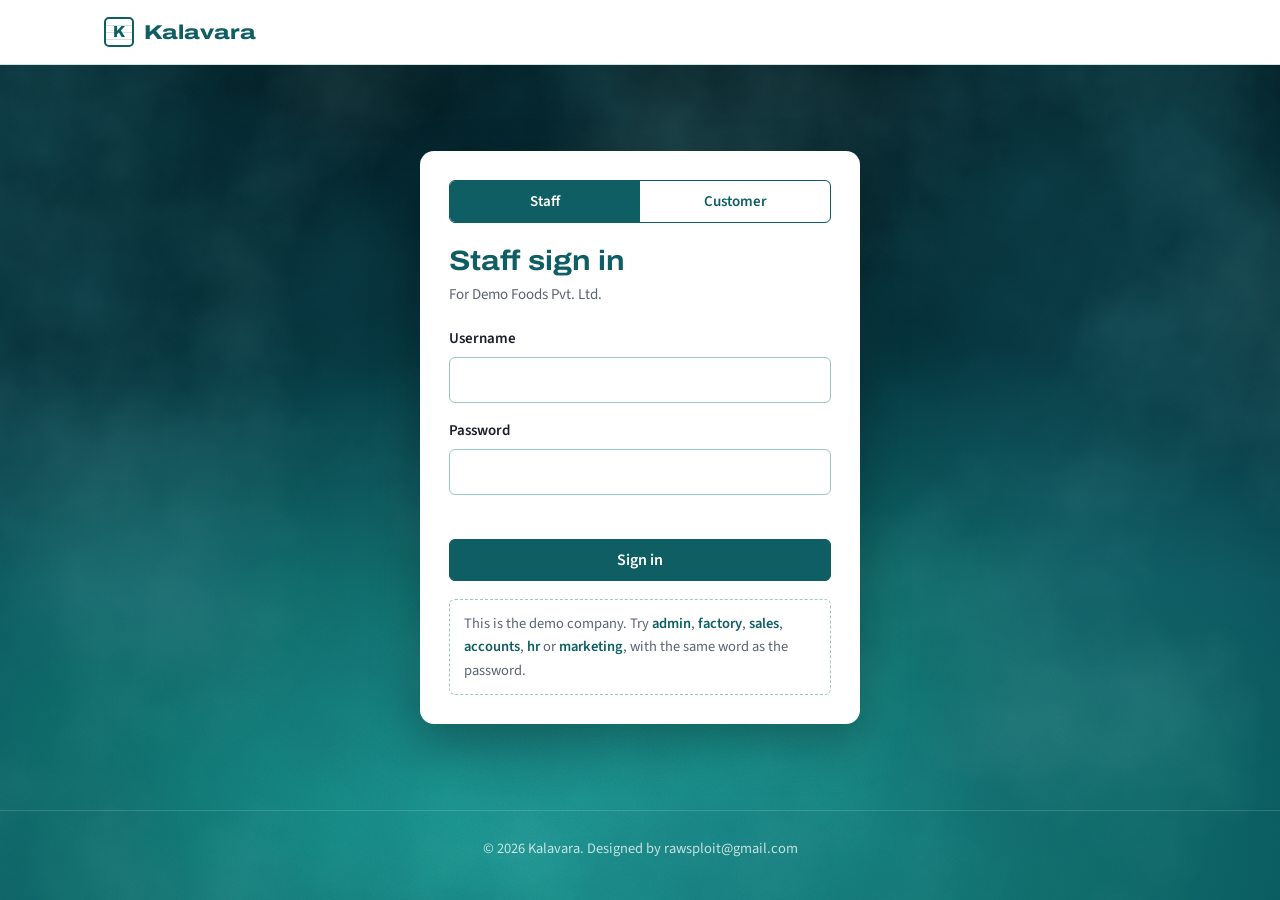
==== billing.html @ 6c892a52 "Van sales: offline Billing for sales staff (WhatsApp/print), Sales Desk for the office, A4 tax invoi" ====
<!DOCTYPE html>
<html lang="en">
<head>
<meta charset="UTF-8">
<meta name="viewport" content="width=device-width, initial-scale=1, viewport-fit=cover">
<title>Billing | {site}</title>
<link rel="manifest" href="manifest.webmanifest">
<meta name="theme-color" content="#1F2A6B">
<link rel="icon" type="image/png" href="icons/favicon-64.png">
<link rel="apple-touch-icon" href="icons/apple-touch-icon.png">
<meta name="apple-mobile-web-app-capable" content="yes">
<meta name="mobile-web-app-capable" content="yes">
<meta name="apple-mobile-web-app-title" content="Kalavara">
<link rel="stylesheet" href="assets/site.css">
<script src="assets/config.js"></script>
<script src="assets/site.js"></script>
<style>
  body { background: var(--paper); }
  [hidden] { display: none !important; }
  .bl-top { position: sticky; top: 0; z-index: 10; background: var(--ink); color: #fff; padding: 10px 14px calc(10px); display: flex; align-items: center; gap: 10px; }
  .bl-top h1 { font-size: 17px; color: #fff; margin: 0; flex: 1; min-width: 0; white-space: nowrap; overflow: hidden; text-overflow: ellipsis; }
  .bl-top small { display: block; font: 500 12.5px var(--body); opacity: .85; }
  .bl-top .back { background: transparent; border: 0; color: #fff; font-size: 22px; padding: 2px 8px; cursor: pointer; }
  .sync { font: 600 12.5px var(--body); border-radius: 999px; padding: 4px 10px; background: rgba(255,255,255,.16); color: #fff; border: 0; cursor: pointer; white-space: nowrap; }
  .sync.wait { background: #FFF3D6; color: #8A5300; }
  .sync.off { background: #FDECEA; color: var(--danger); }
  .sync.ok { background: #E5F2EA; color: var(--stamp); }
  .bl-main { max-width: 640px; margin: 0 auto; padding: 14px 14px 110px; }
  .card { background: var(--sheet); border: 1px solid var(--rule-strong); border-radius: var(--radius-l); padding: 14px; margin-bottom: 12px; }
  .card h2 { font-size: 18px; margin: 0 0 6px; }
  .muted { color: var(--muted); }
  .sum { display: grid; grid-template-columns: repeat(3, 1fr); gap: 8px; margin-bottom: 12px; }
  .sum div { background: var(--sheet); border: 1px solid var(--rule); border-radius: 10px; padding: 8px 10px; }
  .sum b { display: block; font-family: var(--head); font-size: 17px; color: var(--ink); font-variant-numeric: tabular-nums; }
  .sum span { font-size: 12.5px; color: var(--muted); }
  .search { width: 100%; font: 400 16px var(--body); padding: 11px 13px; border: 1.5px solid var(--rule-strong); border-radius: 10px; margin-bottom: 10px; background: #fff; }
  .shop { display: flex; align-items: center; gap: 10px; width: 100%; text-align: left; background: var(--sheet); border: 1px solid var(--rule); border-radius: 12px; padding: 12px; margin-bottom: 8px; cursor: pointer; font: inherit; color: inherit; }
  .shop:active { background: var(--tint-1); }
  .shop .nm { flex: 1; min-width: 0; }
  .shop .nm b { display: block; font-weight: 600; }
  .shop .nm span { font-size: 13.5px; color: var(--muted); }
  .tag { font: 600 12.5px var(--body); border-radius: 999px; padding: 3px 9px; white-space: nowrap; }
  .tag.billed { background: var(--stamp-bg); color: var(--stamp); }
  .tag.skipped { background: #EEEEEE; color: #555; }
  .tag.wait { background: #FFF3D6; color: #8A5300; }
  .tag.err { background: #FDECEA; color: var(--danger); }
  .acts { display: grid; grid-template-columns: 1fr 1fr; gap: 10px; }
  .acts button { padding: 16px 10px; font: 600 16px var(--body); border-radius: 12px; border: 1.5px solid var(--ink); background: #fff; color: var(--ink); cursor: pointer; }
  .acts button.main { background: var(--ink); color: #fff; grid-column: 1 / -1; }
  .item { display: flex; align-items: center; gap: 10px; padding: 10px 0; border-bottom: 1px solid var(--rule); }
  .item .nm { flex: 1; min-width: 0; }
  .item .nm b { display: block; font-weight: 600; font-size: 15.5px; }
  .item .nm span { font-size: 13.5px; color: var(--muted); }
  .qstep { display: inline-flex; align-items: center; border: 1.5px solid var(--rule-strong); border-radius: 999px; overflow: hidden; background: #fff; }
  .qstep button { border: 0; background: transparent; width: 36px; height: 36px; font: 700 19px var(--body); color: var(--ink); cursor: pointer; }
  .qstep input { width: 46px; border: 0; text-align: center; font: 600 16px var(--body); -moz-appearance: textfield; background: transparent; }
  .qstep input::-webkit-outer-spin-button, .qstep input::-webkit-inner-spin-button { -webkit-appearance: none; margin: 0; }
  .free { font-size: 13px; color: var(--muted); display: flex; align-items: center; gap: 6px; margin-top: 4px; }
  .free input { width: 52px; font: 500 14px var(--body); padding: 3px 6px; border: 1px solid var(--rule-strong); border-radius: 6px; }
  .chips { display: flex; flex-wrap: wrap; gap: 8px; margin: 8px 0 12px; }
  .chips button { font: 600 15px var(--body); padding: 9px 14px; border-radius: 999px; border: 1.5px solid var(--rule-strong); background: #fff; color: var(--text); cursor: pointer; }
  .chips button[aria-pressed="true"] { background: var(--ink); border-color: var(--ink); color: #fff; }
  .field input, .field select, .field textarea { font-size: 16px; }
  .bar { position: fixed; left: 0; right: 0; bottom: 0; background: var(--sheet); border-top: 1px solid var(--rule-strong); padding: 10px 14px calc(10px + env(safe-area-inset-bottom)); z-index: 10; }
  .bar .in { max-width: 640px; margin: 0 auto; display: flex; align-items: center; gap: 12px; }
  .bar .tot { flex: 1; }
  .bar .tot b { font-family: var(--head); font-size: 22px; color: var(--ink); display: block; }
  .bar .tot span { font-size: 13px; color: var(--muted); }
  .bar .btn { padding: 13px 22px; font-size: 16px; }
  .msg { padding: 10px 12px; border-radius: 10px; font-size: 15px; margin-bottom: 12px; }
  .msg.ok { background: var(--stamp-bg); color: var(--stamp); }
  .msg.err { background: #FDECEA; color: var(--danger); }
  .msg.warn { background: #FFF3D6; color: #8A5300; }
  .receipt { background: #fff; border: 1px dashed var(--rule-strong); border-radius: 8px; padding: 14px; font: 13.5px/1.45 "Courier New", monospace; white-space: pre-wrap; color: #111; margin: 0 auto 12px; max-width: 360px; overflow-x: auto; }
  .stack { display: grid; gap: 10px; }
  .stack .btn { width: 100%; padding: 14px; font-size: 16px; }
  .list-line { display: flex; justify-content: space-between; gap: 10px; padding: 9px 0; border-bottom: 1px solid var(--rule); font-size: 15px; }
  .list-line:last-child { border-bottom: 0; }
  .list-line b { font-variant-numeric: tabular-nums; }
  .link-btn { background: none; border: 0; color: var(--ink); font: 600 15px var(--body); padding: 6px 0; cursor: pointer; text-decoration: underline; }
  .danger-btn { background: none; border: 0; color: var(--danger); font: 600 14px var(--body); padding: 6px 0; cursor: pointer; }
  @media print {
    body * { visibility: hidden !important; }
    #printArea, #printArea * { visibility: visible !important; }
    #printArea { position: absolute; left: 0; top: 0; width: 58mm; border: 0; padding: 0; margin: 0; font-size: 10.5px; }
    @page { size: 58mm auto; margin: 2mm; }
  }
</style>
</head>
<body>
<header class="bl-top">
  <button class="back" id="backBtn" type="button" aria-label="Back" hidden>‹</button>
  <h1 id="title">Billing<small id="subtitle"></small></h1>
  <button class="sync" id="syncBtn" type="button">…</button>
</header>
<main class="bl-main" id="main"></main>
<div class="bar" id="bar" hidden><div class="in" id="barIn"></div></div>
<pre id="printArea" class="receipt" hidden></pre>
<script src="assets/billing.js"></script>
</body>
</html>
---- assets/site.css ----
@import url("https://fonts.googleapis.com/css2?family=Archivo:wdth,wght@112,500;112,700;125,800&family=Source+Sans+3:wght@400;600&display=swap");

:root {
  --ink: #1F2A6B;          /* carbon-copy blue ink */
  --ink-soft: #4A5596;
  --paper: #F4F6FB;        /* pale bill-book paper */
  --sheet: #FFFFFF;
  --rule: #D5DBEC;         /* ruled lines */
  --rule-strong: #AEB7D6;
  --text: #1B1E2B;
  --muted: #5D6375;
  --stamp: #2E7D4F;        /* "OK" stamp green */
  --stamp-bg: #E5F2EA;
  --danger: #B42318;
  --radius-s: 6px;
  --radius-l: 14px;
  --head: "Archivo", "Arial Narrow", sans-serif;
  --body: "Source Sans 3", "Segoe UI", sans-serif;
  --tint-1: #EEF1F9; --tint-2: #E3E8F7; --tint-3: #DDE2F5;
}
/* Colour themes per client (CLIENTS[c].theme): accents follow the login backdrop. */
body.theme-teal {
  --ink: #0E5E63; --ink-soft: #3E8B8C; --paper: #F2F8F7;
  --rule: #CFE4E1; --rule-strong: #9CC7C2;
  --tint-1: #EAF4F2; --tint-2: #DCEEEA; --tint-3: #CBE6E1;
}
body.theme-maroon {
  --ink: #7A1F2E; --ink-soft: #A3505F; --paper: #FBF5F5;
  --rule: #EDD9DC; --rule-strong: #D6AEB5;
  --tint-1: #FAEEF0; --tint-2: #F4DFE3; --tint-3: #EECFD5;
}
body.theme-blue {
  --ink: #1D4FA8; --ink-soft: #4F78C2; --paper: #F3F6FC;
  --rule: #D3DDF0; --rule-strong: #A8BBE0;
  --tint-1: #EDF2FC; --tint-2: #DFE8FA; --tint-3: #CFDDF8;
}

* { box-sizing: border-box; }
html, body { margin: 0; }
body {
  font-family: var(--body);
  font-size: 17px;
  line-height: 1.6;
  color: var(--text);
  background: var(--paper);
}
h1, h2, h3 { font-family: var(--head); color: var(--ink); line-height: 1.15; margin: 0; }
h1 { font-size: clamp(34px, 5vw, 56px); font-weight: 800; font-stretch: 125%; letter-spacing: -0.01em; }
h2 { font-size: 28px; font-weight: 700; font-stretch: 112%; }
h3 { font-size: 19px; font-weight: 700; font-stretch: 112%; }
p { margin: 0; }
a { color: var(--ink); }
:focus-visible { outline: 3px solid var(--ink-soft); outline-offset: 2px; border-radius: 4px; }

.wrap { max-width: 1120px; margin: 0 auto; padding: 0 24px; }

/* ---------- top bar ---------- */
.bar { border-bottom: 1px solid var(--rule); background: var(--sheet); }
.bar .wrap { display: flex; align-items: center; justify-content: space-between; height: 64px; gap: 16px; }
.brand { display: flex; align-items: center; gap: 10px; text-decoration: none; }
.brand-mark {
  width: 30px; height: 30px; border: 2px solid var(--ink); border-radius: 5px;
  display: grid; place-items: center; font-family: var(--head); font-weight: 800; color: var(--ink); font-size: 16px;
  background: repeating-linear-gradient(to bottom, transparent 0 6px, var(--rule) 6px 7px);
}
.brand-name { font-family: var(--head); font-weight: 800; font-stretch: 125%; font-size: 20px; color: var(--ink); }
.bar-actions { display: flex; gap: 10px; }

/* ---------- buttons ---------- */
.btn {
  display: inline-flex; align-items: center; justify-content: center; gap: 8px;
  font: 600 16px/1 var(--body); padding: 12px 18px; border-radius: var(--radius-s);
  border: 1.5px solid var(--ink); cursor: pointer; text-decoration: none;
}
.btn-ink { background: var(--ink); color: #fff; }
.btn-ink:hover { background: #17205A; }
.btn-line { background: transparent; color: var(--ink); }
.btn-line:hover { background: var(--tint-2); }
.btn-small { padding: 8px 14px; font-size: 15px; }
.btn[disabled] { opacity: .6; cursor: wait; }

/* ---------- hero ---------- */
.hero { padding: 64px 0 56px; }
.hero .wrap { display: grid; grid-template-columns: 1.05fr 1fr; gap: 56px; align-items: center; }
.hero p.lead { font-size: 20px; color: var(--muted); margin-top: 18px; max-width: 34ch; }
.hero-actions { display: flex; flex-wrap: wrap; gap: 12px; margin-top: 30px; }
.hero-note { margin-top: 14px; font-size: 15px; color: var(--muted); }

/* the day's book */
.book {
  background: var(--sheet); border: 1px solid var(--rule-strong); border-radius: var(--radius-l);
  padding: 22px 22px 18px; position: relative;
}
.book-head { display: flex; justify-content: space-between; align-items: baseline; border-bottom: 2px solid var(--ink); padding-bottom: 10px; }
.book-head h3 { font-size: 17px; }
.book-date { color: var(--muted); font-size: 15px; }
.book-rows { list-style: none; margin: 0; padding: 0; min-height: 296px; }
.book-rows li {
  display: grid; grid-template-columns: 64px 1fr auto; gap: 12px; align-items: baseline;
  padding: 9px 2px; border-bottom: 1px solid var(--rule); font-size: 15.5px;
}
.book-rows .t { color: var(--muted); font-variant-numeric: tabular-nums; }
.book-rows .what { color: var(--text); }
.book-rows .qty { font-family: var(--head); font-weight: 700; color: var(--ink); font-variant-numeric: tabular-nums; }
.book-rows .qty.out { color: var(--danger); }
.book-rows li.new { animation: ink-in .7s ease-out; }
@keyframes ink-in { from { opacity: 0; transform: translateY(-6px); } to { opacity: 1; transform: none; } }
.stamp {
  position: absolute; right: 18px; bottom: -16px; transform: rotate(-6deg);
  border: 2.5px solid var(--stamp); color: var(--stamp); background: var(--stamp-bg);
  font-family: var(--head); font-weight: 800; font-stretch: 112%; font-size: 15px;
  padding: 4px 12px; border-radius: 6px;
}
@media (prefers-reduced-motion: reduce) { .book-rows li.new { animation: none; } }

/* ---------- teams ---------- */
.section { padding: 56px 0; border-top: 1px solid var(--rule); }
.section-intro { max-width: 60ch; color: var(--muted); margin-top: 10px; }
.teams { display: grid; grid-template-columns: repeat(3, 1fr); margin-top: 32px; border-top: 2px solid var(--ink); }
.team-col { padding: 0 20px; border-left: 1px solid var(--rule); }
.team-col:first-child { padding-left: 0; border-left: 0; }
.team-col:last-child { padding-right: 0; }
.team { padding: 20px 0 8px; }
.team + .team { margin-top: 16px; border-top: 2px solid var(--ink); }
.team p.blurb { color: var(--muted); font-size: 15px; margin: 4px 0 12px; }
.team ul { list-style: none; padding: 0; margin: 0; }
.team li { padding: 8px 0; border-top: 1px solid var(--rule); }
.team li b { color: var(--ink); font-weight: 600; display: block; }
.team li span { font-size: 14.5px; color: var(--muted); }

/* ---------- steps (a real sequence) ---------- */
.steps { display: grid; grid-template-columns: repeat(3, 1fr); gap: 28px; margin-top: 28px; counter-reset: s; }
.step { counter-increment: s; }
.step::before {
  content: counter(s); display: grid; place-items: center; width: 34px; height: 34px; border-radius: 50%;
  border: 2px solid var(--ink); font-family: var(--head); font-weight: 800; color: var(--ink); margin-bottom: 12px;
}
.step p { color: var(--muted); margin-top: 6px; }

/* ---------- footer ---------- */
.foot { border-top: 1px solid var(--rule); padding: 26px 0 40px; color: var(--muted); font-size: 14.5px; }
.foot .wrap { display: flex; justify-content: center; align-items: center; flex-wrap: wrap; gap: 6px 12px; text-align: center; }
@media (min-width: 561px) { .foot .wrap > * + *::before { content: "·"; margin-right: 12px; } }

/* ---------- login ---------- */
.login-page { min-height: 100vh; display: grid; grid-template-rows: auto 1fr auto; }
/* login backdrop: same as Accounting-Books - dark at the top, light teal glow low down,
   soft painted-canvas texture. The header keeps its white bar; the footer turns light. */
.login-page {
  background-color:#073f49;
  background-image:
    url("data:image/svg+xml,%3Csvg xmlns='http://www.w3.org/2000/svg' width='140' height='140' preserveAspectRatio='none'%3E%3Cfilter id='g'%3E%3CfeTurbulence type='fractalNoise' baseFrequency='.85' numOctaves='2' stitchTiles='stitch'/%3E%3CfeColorMatrix values='0 0 0 0 0  0 0 0 0 .08  0 0 0 0 .1  0 0 0 .18 0'/%3E%3C/filter%3E%3Crect width='100%' height='100%' filter='url(%23g)'/%3E%3C/svg%3E"),
    url("data:image/svg+xml,%3Csvg xmlns='http://www.w3.org/2000/svg' width='1200' height='800' preserveAspectRatio='none'%3E%3Cfilter id='l' x='0' y='0' width='100%' height='100%'%3E%3CfeTurbulence type='fractalNoise' baseFrequency='.004' numOctaves='6' seed='17'/%3E%3CfeColorMatrix values='0 0 0 0 .25  0 0 0 0 .62  0 0 0 0 .6  0.45 0 0 0 -0.2'/%3E%3C/filter%3E%3Crect width='100%' height='100%' filter='url(%23l)'/%3E%3C/svg%3E"),
    url("data:image/svg+xml,%3Csvg xmlns='http://www.w3.org/2000/svg' width='1200' height='800' preserveAspectRatio='none'%3E%3Cfilter id='d' x='0' y='0' width='100%' height='100%'%3E%3CfeTurbulence type='fractalNoise' baseFrequency='.0035' numOctaves='6' seed='4'/%3E%3CfeColorMatrix values='0 0 0 0 .01  0 0 0 0 .12  0 0 0 0 .15  0.9 0 0 0 -0.3'/%3E%3C/filter%3E%3Crect width='100%' height='100%' filter='url(%23d)'/%3E%3C/svg%3E"),
    linear-gradient(180deg,rgba(2,16,22,.95) 0%,rgba(3,24,32,.75) 22%,rgba(4,30,38,.35) 45%,transparent 65%),
    radial-gradient(ellipse 140% 80% at 50% 100%,transparent 55%,rgba(3,26,34,.35) 100%),
    radial-gradient(ellipse 75% 60% at 45% 92%,#22a39c 0%,#19908b 25%,#11736f 50%,#0b5a5f 80%,#084550 100%);
  background-size:140px 140px,cover,cover,100% 100%,100% 100%,100% 100%;
  background-attachment:fixed;
}
/* maroon backdrop, for clients with theme: "maroon" */
.login-page.theme-maroon {
  background-color:#3a0d16;
  background-image:
    url("data:image/svg+xml,%3Csvg xmlns='http://www.w3.org/2000/svg' width='140' height='140' preserveAspectRatio='none'%3E%3Cfilter id='g'%3E%3CfeTurbulence type='fractalNoise' baseFrequency='.85' numOctaves='2' stitchTiles='stitch'/%3E%3CfeColorMatrix values='0 0 0 0 .1  0 0 0 0 0  0 0 0 0 .02  0 0 0 .18 0'/%3E%3C/filter%3E%3Crect width='100%' height='100%' filter='url(%23g)'/%3E%3C/svg%3E"),
    url("data:image/svg+xml,%3Csvg xmlns='http://www.w3.org/2000/svg' width='1200' height='800' preserveAspectRatio='none'%3E%3Cfilter id='l' x='0' y='0' width='100%' height='100%'%3E%3CfeTurbulence type='fractalNoise' baseFrequency='.004' numOctaves='6' seed='17'/%3E%3CfeColorMatrix values='0 0 0 0 .78  0 0 0 0 .4  0 0 0 0 .45  0.45 0 0 0 -0.2'/%3E%3C/filter%3E%3Crect width='100%' height='100%' filter='url(%23l)'/%3E%3C/svg%3E"),
    url("data:image/svg+xml,%3Csvg xmlns='http://www.w3.org/2000/svg' width='1200' height='800' preserveAspectRatio='none'%3E%3Cfilter id='d' x='0' y='0' width='100%' height='100%'%3E%3CfeTurbulence type='fractalNoise' baseFrequency='.0035' numOctaves='6' seed='4'/%3E%3CfeColorMatrix values='0 0 0 0 .12  0 0 0 0 .02  0 0 0 0 .04  0.9 0 0 0 -0.3'/%3E%3C/filter%3E%3Crect width='100%' height='100%' filter='url(%23d)'/%3E%3C/svg%3E"),
    linear-gradient(180deg,rgba(18,3,7,.95) 0%,rgba(26,5,10,.75) 22%,rgba(34,7,13,.35) 45%,transparent 65%),
    radial-gradient(ellipse 140% 80% at 50% 100%,transparent 55%,rgba(28,5,10,.45) 100%),
    radial-gradient(ellipse 75% 60% at 45% 92%,#b04257 0%,#963246 25%,#7a2436 50%,#5e1928 80%,#45101d 100%);
  background-size:140px 140px,cover,cover,100% 100%,100% 100%,100% 100%;
  background-attachment:fixed;
}
/* blue backdrop, for clients with theme: "blue" */
.login-page.theme-blue {
  background-color:#0a1d44;
  background-image:
    url("data:image/svg+xml,%3Csvg xmlns='http://www.w3.org/2000/svg' width='140' height='140' preserveAspectRatio='none'%3E%3Cfilter id='g'%3E%3CfeTurbulence type='fractalNoise' baseFrequency='.85' numOctaves='2' stitchTiles='stitch'/%3E%3CfeColorMatrix values='0 0 0 0 0  0 0 0 0 .03  0 0 0 0 .12  0 0 0 .18 0'/%3E%3C/filter%3E%3Crect width='100%' height='100%' filter='url(%23g)'/%3E%3C/svg%3E"),
    url("data:image/svg+xml,%3Csvg xmlns='http://www.w3.org/2000/svg' width='1200' height='800' preserveAspectRatio='none'%3E%3Cfilter id='l' x='0' y='0' width='100%' height='100%'%3E%3CfeTurbulence type='fractalNoise' baseFrequency='.004' numOctaves='6' seed='17'/%3E%3CfeColorMatrix values='0 0 0 0 .3  0 0 0 0 .45  0 0 0 0 .85  0.45 0 0 0 -0.2'/%3E%3C/filter%3E%3Crect width='100%' height='100%' filter='url(%23l)'/%3E%3C/svg%3E"),
    url("data:image/svg+xml,%3Csvg xmlns='http://www.w3.org/2000/svg' width='1200' height='800' preserveAspectRatio='none'%3E%3Cfilter id='d' x='0' y='0' width='100%' height='100%'%3E%3CfeTurbulence type='fractalNoise' baseFrequency='.0035' numOctaves='6' seed='4'/%3E%3CfeColorMatrix values='0 0 0 0 .01  0 0 0 0 .04  0 0 0 0 .14  0.9 0 0 0 -0.3'/%3E%3C/filter%3E%3Crect width='100%' height='100%' filter='url(%23d)'/%3E%3C/svg%3E"),
    linear-gradient(180deg,rgba(3,8,24,.95) 0%,rgba(4,12,34,.75) 22%,rgba(5,16,44,.35) 45%,transparent 65%),
    radial-gradient(ellipse 140% 80% at 50% 100%,transparent 55%,rgba(3,10,30,.45) 100%),
    radial-gradient(ellipse 75% 60% at 45% 92%,#2f6bd0 0%,#2456b4 25%,#1a3f8e 50%,#122d6a 80%,#0b1f4d 100%);
  background-size:140px 140px,cover,cover,100% 100%,100% 100%,100% 100%;
  background-attachment:fixed;
}
.login-page .login-card { box-shadow: 0 20px 50px rgba(0,0,0,.28); border-color: transparent; }
.login-page .foot { border-top-color: rgba(255,255,255,.15); color: rgba(255,255,255,.75); }
.login-page .foot a { color: #fff; }

.login-main { display: grid; place-items: center; padding: 40px 16px; }
.login-card {
  width: 100%; max-width: 440px; background: var(--sheet); border: 1px solid var(--rule-strong);
  border-radius: var(--radius-l); padding: 28px;
}
.switch { display: grid; grid-template-columns: 1fr 1fr; border: 1.5px solid var(--ink); border-radius: var(--radius-s); overflow: hidden; margin-bottom: 22px; }
.switch button { font: 600 15px var(--body); padding: 10px; border: 0; background: transparent; color: var(--ink); cursor: pointer; }
.switch button[aria-pressed="true"] { background: var(--ink); color: #fff; }
.client-line { color: var(--muted); font-size: 15px; margin: 6px 0 20px; }
.field { display: block; margin-bottom: 16px; }
.field span { display: block; font-weight: 600; font-size: 15px; margin-bottom: 6px; }
.field input {
  width: 100%; font: 400 16px var(--body); padding: 11px 12px; border: 1.5px solid var(--rule-strong);
  border-radius: var(--radius-s); background: #fff; color: var(--text);
}
.field input:focus { border-color: var(--ink); outline: none; box-shadow: 0 0 0 3px var(--tint-3); }
.form-error { color: var(--danger); font-size: 15px; min-height: 22px; margin: -4px 0 10px; }
.demo-hint { margin-top: 18px; padding: 12px 14px; border: 1px dashed var(--rule-strong); border-radius: var(--radius-s); font-size: 14.5px; color: var(--muted); }
.demo-hint code { font-family: var(--body); font-weight: 600; color: var(--ink); }

/* ---------- portal shell ---------- */
.shell { display: grid; grid-template-columns: 260px 1fr; min-height: 100vh; }
.side { background: var(--sheet); border-right: 1px solid var(--rule); display: flex; flex-direction: column; }
.side-top { padding: 18px 18px 14px; border-bottom: 1px solid var(--rule); }
.side-client { font-weight: 600; margin-top: 12px; }
.side-user { font-size: 14.5px; color: var(--muted); }
.side nav { padding: 10px; flex: 1; overflow-y: auto; }
.side nav h4 { font: 600 13.5px var(--body); color: var(--muted); margin: 14px 10px 6px; }
.side nav button {
  display: block; width: 100%; text-align: left; font: 400 16px var(--body); color: var(--text);
  background: none; border: 0; border-radius: var(--radius-s); padding: 9px 10px; cursor: pointer;
}
.side nav button:hover { background: var(--tint-1); }
.side nav button[aria-current="page"] { background: var(--tint-2); color: var(--ink); font-weight: 600; box-shadow: inset 3px 0 0 var(--ink); }
.side-foot { padding: 14px 18px; border-top: 1px solid var(--rule); font-size: 13.5px; color: var(--muted); text-align: center; }
.main { display: flex; flex-direction: column; min-width: 0; }
.main-bar { height: 60px; display: flex; align-items: center; justify-content: space-between; padding: 0 24px; border-bottom: 1px solid var(--rule); background: var(--sheet); }
.main-bar h2 { font-size: 20px; }
.menu-btn { display: none; }
.view { padding: 28px 24px; flex: 1; }
.frame { width: 100%; height: calc(100vh - 60px); border: 0; display: block; background: #fff; }
.home-grid { display: grid; grid-template-columns: repeat(auto-fill, minmax(250px, 1fr)); gap: 16px; margin-top: 20px; }
.mod {
  text-align: left; background: var(--sheet); border: 1px solid var(--rule-strong); border-radius: var(--radius-l);
  padding: 18px; cursor: pointer; font: inherit; color: inherit;
  display: flex; flex-direction: column; align-items: flex-start; justify-content: flex-start;
}
.mod:hover { border-color: var(--ink); }
.mod p { color: var(--muted); font-size: 15px; margin-top: 6px; }
.status { display: inline-block; font-size: 13.5px; font-weight: 600; padding: 2px 8px; border-radius: 4px; }
.status.live { color: var(--stamp); background: var(--stamp-bg); }
.status.soon { color: var(--muted); background: #EEF0F5; }
.empty {
  max-width: 560px; margin: 40px auto; text-align: center; background: var(--sheet);
  border: 1px dashed var(--rule-strong); border-radius: var(--radius-l); padding: 36px 28px;
}
.empty p { color: var(--muted); margin: 10px 0 18px; }

/* ---------- catalog ---------- */
.cat-tools { display: flex; flex-wrap: wrap; gap: 10px; align-items: center; margin: 18px 0 22px; }
.cat-tools input { flex: 1; min-width: 200px; font: 400 16px var(--body); padding: 10px 12px; border: 1.5px solid var(--rule-strong); border-radius: var(--radius-s); }
.chip { font: 600 14.5px var(--body); padding: 7px 12px; border-radius: 999px; border: 1.5px solid var(--rule-strong); background: #fff; color: var(--ink); cursor: pointer; }
.chip[aria-pressed="true"] { background: var(--ink); border-color: var(--ink); color: #fff; }
.products { display: grid; grid-template-columns: repeat(auto-fill, minmax(220px, 1fr)); gap: 16px; }
.product { background: var(--sheet); border: 1px solid var(--rule-strong); border-radius: var(--radius-l); overflow: hidden; display: flex; flex-direction: column; }
.product .pic {
  aspect-ratio: 4 / 3; display: grid; place-items: center; font-family: var(--head); font-weight: 800; font-stretch: 125%;
  font-size: 30px; color: var(--ink-soft); background: repeating-linear-gradient(to bottom, #F7F8FC 0 22px, var(--rule) 22px 23px);
}
.product .pic img { width: 100%; height: 100%; object-fit: cover; }
.product .info { padding: 14px; }
.product .cat { font-size: 13.5px; color: var(--muted); }
.product h3 { font-size: 17px; margin-top: 2px; }
.packs { list-style: none; margin: 10px 0 0; padding: 0; }
.packs li { display: flex; justify-content: space-between; padding: 6px 0; border-top: 1px solid var(--rule); font-size: 15px; }
.packs b { font-family: var(--head); color: var(--ink); font-variant-numeric: tabular-nums; }

/* ---------- responsive ---------- */
@media (max-width: 900px) {
  .hero .wrap { grid-template-columns: 1fr; gap: 40px; }
  .teams { grid-template-columns: 1fr; }
  .team-col, .team-col:first-child { padding: 0; border-left: 0; }
  .team-col + .team-col .team:first-child { margin-top: 16px; border-top: 2px solid var(--ink); }
  .steps { grid-template-columns: 1fr; }
  .shell { grid-template-columns: 1fr; }
  .side { position: fixed; inset: 0 auto 0 0; width: 270px; z-index: 20; transform: translateX(-100%); transition: transform .2s; }
  .side.open { transform: none; box-shadow: 0 0 0 100vmax rgba(20, 25, 60, .35); }
  .menu-btn { display: inline-flex; }
}
@media (max-width: 560px) {
  .teams { grid-template-columns: 1fr; }
  .bar-actions .btn-line { display: none; }
}

/* ---------- admin screens ---------- */
.muted { color: var(--muted); font-size: 15px; }
.row-head { display: flex; justify-content: space-between; align-items: center; gap: 12px; margin: 22px 0 12px; }
.tbl { width: 100%; border-collapse: collapse; background: var(--sheet); border: 1px solid var(--rule-strong); border-radius: var(--radius-l); overflow: hidden; }
.tbl th { text-align: left; font: 600 14px var(--body); color: var(--muted); padding: 10px 14px; border-bottom: 2px solid var(--ink); background: #F9FAFD; }
.tbl td { padding: 10px 14px; border-bottom: 1px solid var(--rule); vertical-align: middle; font-size: 15.5px; }
.tbl tr:last-child td { border-bottom: 0; }
.panel { background: var(--sheet); border: 1px solid var(--rule-strong); border-radius: var(--radius-l); padding: 20px; margin-top: 18px; }
.panel h3 { margin-bottom: 14px; }
.form-grid { display: grid; grid-template-columns: repeat(auto-fill, minmax(220px, 1fr)); gap: 0 16px; }
.field select { width: 100%; font: 400 16px var(--body); padding: 10px 12px; border: 1.5px solid var(--rule-strong); border-radius: var(--radius-s); background: #fff; color: var(--text); }
.field input[readonly] { background: #F3F5FA; color: var(--muted); }
.row-actions { display: flex; gap: 10px; flex-wrap: wrap; }
.mod .status { margin-top: 12px; }

/* ---------- install bar ---------- */
.install-bar {
  position: fixed; left: 12px; right: 12px; bottom: 12px; z-index: 50; margin: 0 auto; max-width: 560px;
  display: flex; align-items: center; gap: 12px; padding: 12px 12px 12px 16px;
  background: var(--sheet); color: var(--text); border: 1.5px solid var(--ink); border-radius: var(--radius-l);
  font-size: 15.5px; box-shadow: 0 6px 24px rgba(10, 30, 50, .18);
}
.install-bar span { flex: 1; }
.install-close { background: none; border: 0; font-size: 24px; line-height: 1; color: var(--muted); cursor: pointer; padding: 4px 8px; }

/* ---------- company setup wizard ---------- */
.wiz-steps { display: flex; flex-wrap: wrap; gap: 8px; margin-bottom: 4px; }
.wiz-step { display: flex; align-items: center; gap: 8px; font: 600 15px var(--body); padding: 8px 14px 8px 8px; border-radius: 999px;
  border: 1.5px solid var(--rule-strong); background: var(--sheet); color: var(--ink); cursor: pointer; }
.wiz-step b { display: inline-grid; place-items: center; width: 26px; height: 26px; border-radius: 50%; background: var(--tint-2); color: var(--ink); font-size: 13px; }
.wiz-step.done b { background: var(--stamp-bg); color: var(--stamp); }
.wiz-step.on { border-color: var(--ink); background: var(--ink); color: #fff; }
.wiz-step.on b { background: #fff; color: var(--ink); }
.wiz-sub { margin: 16px 0 8px; font: 600 16px var(--head); color: var(--ink); }
.tbl .cell, input.cell, select.cell { width: 100%; font: 400 15px var(--body); padding: 7px 9px; border: 1.5px solid var(--rule-strong); border-radius: var(--radius-s); background: #fff; color: var(--text); }
.tbl .cell:focus, input.cell:focus, select.cell:focus { border-color: var(--ink); outline: none; box-shadow: 0 0 0 3px var(--tint-3); }
.tbl .cell[readonly] { background: #F3F5FA; color: var(--muted); }
.tbl td small { display: block; margin-top: 3px; font-size: 12px; }
.tbl tr.off td { color: var(--muted); }
.wiz-errs { margin: 6px 0 10px 18px; font-size: 15px; color: var(--danger); max-height: 260px; overflow: auto; }
.wiz-errs li { margin: 3px 0; }
.ok-msg { color: var(--stamp); font-weight: 600; }
.wiz-help { margin: 4px 0 12px; }
.wiz-help summary { cursor: pointer; font-weight: 600; color: var(--ink); }
.wiz-review { margin-top: 12px; padding: 14px; border: 1px dashed var(--rule-strong); border-radius: var(--radius-s); background: var(--paper); }
@media (max-width: 720px) {
  .tbl { display: block; overflow-x: auto; }
}

/* ---------- product catalog editor (Marketing) ---------- */
.cat-admin { display: grid; grid-template-columns: repeat(auto-fill, minmax(280px, 1fr)); gap: 16px; }
.ca-card { background: var(--sheet); border: 1px solid var(--rule-strong); border-radius: var(--radius-l); overflow: hidden; display: flex; flex-direction: column; }
.ca-card.is-hidden { opacity: .72; border-style: dashed; }
.ca-pic { aspect-ratio: 4 / 3; background: var(--tint-1); display: grid; place-items: center; overflow: hidden; }
.ca-pic img { width: 100%; height: 100%; object-fit: cover; }
.ca-pic span { font-family: var(--head); font-weight: 800; font-size: 40px; color: var(--ink-soft); }
.ca-photo-actions { display: flex; gap: 8px; padding: 10px 14px 0; flex-wrap: wrap; }
.ca-photo-actions label { cursor: pointer; }
.ca-body { padding: 10px 14px 14px; }
.ca-body h3 { font-size: 17px; }
.ca-packs { font-size: 14px; margin: 4px 0 10px; }
.ca-body .field { margin-bottom: 10px; }
.ca-body textarea { width: 100%; font: 400 15px var(--body); padding: 9px 11px; border: 1.5px solid var(--rule-strong); border-radius: var(--radius-s); resize: vertical; }
.ca-body textarea:focus { border-color: var(--ink); outline: none; box-shadow: 0 0 0 3px var(--tint-3); }
.ca-row { display: flex; align-items: flex-end; gap: 14px; }
.ca-check { display: flex; align-items: center; gap: 8px; font-size: 15px; margin-bottom: 20px; cursor: pointer; }
.ca-check input { width: 18px; height: 18px; accent-color: var(--ink); }
.ca-msg { font-size: 14px; align-self: center; }

/* ---------- Sales Desk ---------- */
.sd-tools { display: flex; flex-wrap: wrap; align-items: flex-end; gap: 0 14px; margin-bottom: 8px; }
.sd-tools .field { margin-bottom: 12px; min-width: 150px; }
.sd-tools .btn { margin-bottom: 12px; }
.sd-tiles { display: grid; grid-template-columns: repeat(auto-fill, minmax(150px, 1fr)); gap: 10px; margin: 6px 0 18px; }
.sd-tiles div { background: var(--sheet); border: 1px solid var(--rule-strong); border-radius: 12px; padding: 12px 14px; }
.sd-tiles b { display: block; font-family: var(--head); font-size: 20px; color: var(--ink); font-variant-numeric: tabular-nums; }
.sd-tiles span { font-size: 13.5px; color: var(--muted); }
.tbl-wrap { overflow-x: auto; }
.tbl td.num, .tbl th.num { text-align: right; font-variant-numeric: tabular-nums; white-space: nowrap; }
.tbl tr.is-cancelled td { color: var(--muted); text-decoration: line-through; }
.tbl tr.is-cancelled td.row-btns, .tbl tr.is-cancelled td .pill-x { text-decoration: none; }
.row-btns { white-space: nowrap; display: flex; gap: 6px; align-items: center; }
.pill-x { display: inline-block; font: 600 12px var(--body); padding: 2px 8px; border-radius: 999px; background: #FDECEA; color: var(--danger); }
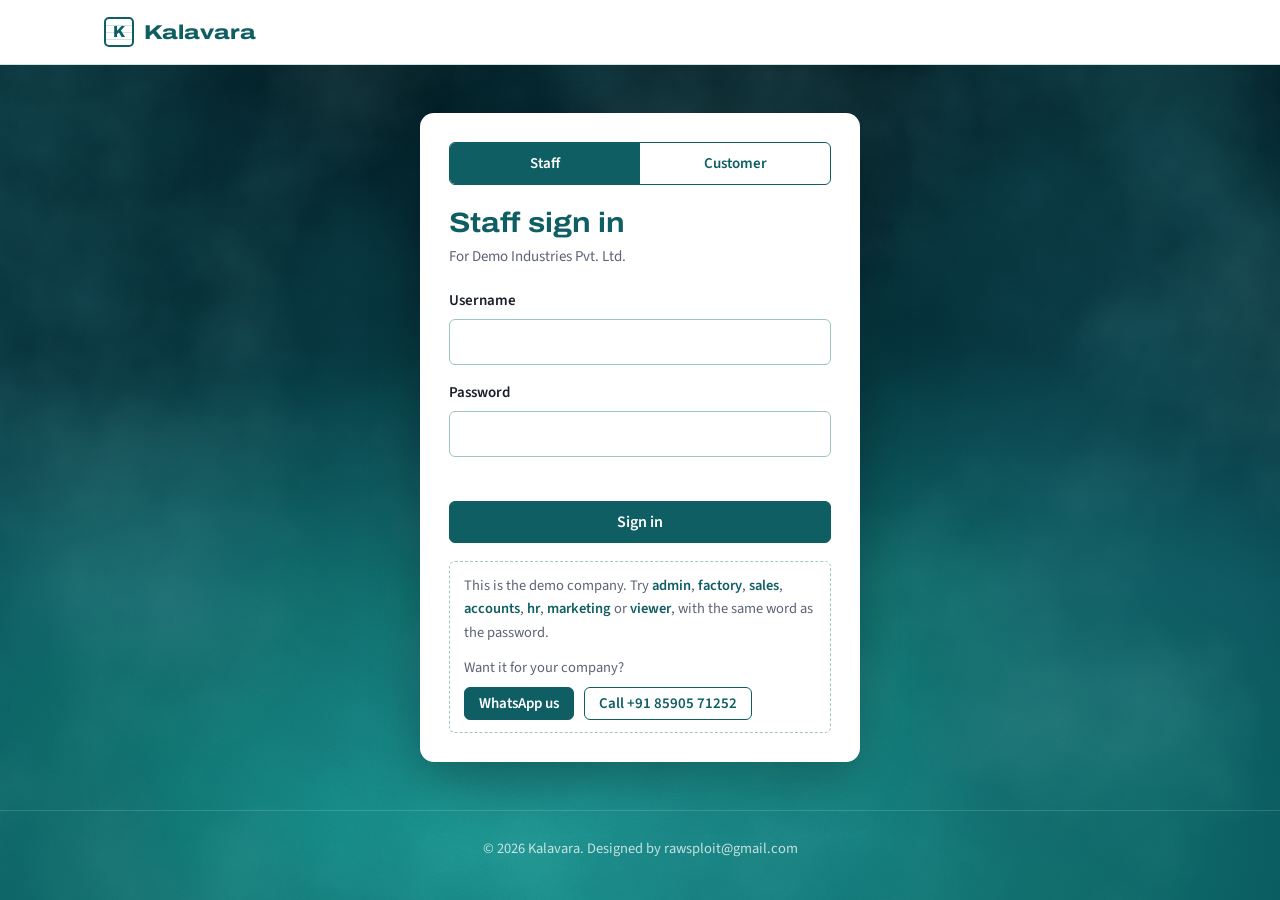
==== commit 3ffa373b: "Billing: print straight to Bluetooth printers, RawBT, 80 mm or 58 mm bills Co-Authored-By: Claude Op" ====
--- a/billing.html
+++ b/billing.html
@@ -82,10 +82,10 @@
   @media print {
     body * { visibility: hidden !important; }
     #printArea, #printArea * { visibility: visible !important; }
-    #printArea { position: absolute; left: 0; top: 0; width: 58mm; border: 0; padding: 0; margin: 0; font-size: 10.5px; }
-    @page { size: 58mm auto; margin: 2mm; }
+    #printArea { position: absolute; left: 0; top: 0; border: 0; padding: 0; margin: 0; }
   }
 </style>
+<style id="pageSize">@media print { @page { size: 80mm auto; margin: 2mm; } }</style>
 </head>
 <body>
 <header class="bl-top">
--- a/assets/site.css
+++ b/assets/site.css
@@ -365,3 +365,33 @@
 .tbl tr.is-cancelled td.row-btns, .tbl tr.is-cancelled td .pill-x { text-decoration: none; }
 .row-btns { white-space: nowrap; display: flex; gap: 6px; align-items: center; }
 .pill-x { display: inline-block; font: 600 12px var(--body); padding: 2px 8px; border-radius: 999px; background: #FDECEA; color: var(--danger); }
+
+/* the hidden attribute always wins over a class that sets display */
+[hidden]{display:none!important}
+/* demo company: what each app does */
+.demo-info { text-align: left; max-width: 640px; }
+.demo-info h4 { margin: 14px 0 6px; color: var(--ink); }
+.demo-info ul { margin: 0 0 16px 20px; padding: 0; line-height: 1.7; }
+.demo-note { background: var(--paper); border-radius: 10px; padding: 12px 14px; color: var(--ink) !important; }
+.status.custom { color: var(--ink); background: var(--paper); border: 1px solid var(--ink-soft); }
+
+/* ---------- contact ---------- */
+.bar-link { color: var(--ink); font-weight: 600; font-size: 15px; text-decoration: none; margin-right: 6px; }
+.bar-link:hover { text-decoration: underline; }
+.contact { background: var(--paper); }
+.contact-wrap { display: grid; grid-template-columns: 1fr 1fr; gap: 40px; align-items: start; }
+.contact-points { margin: 18px 0; padding-left: 20px; line-height: 1.9; }
+.contact-direct { color: var(--muted); }
+.contact-direct a { color: var(--ink); }
+.contact-form { background: #fff; border: 1px solid var(--rule); border-radius: var(--radius-l); padding: 24px; }
+.field textarea { width: 100%; font: 400 16px var(--body); padding: 11px 12px; border: 1.5px solid var(--rule-strong); border-radius: var(--radius-s); background: #fff; color: var(--text); resize: vertical; }
+.field textarea:focus { border-color: var(--ink); outline: none; box-shadow: 0 0 0 3px var(--tint-3); }
+.hp { position: absolute; left: -9999px; width: 1px; height: 1px; overflow: hidden; }
+.contact-done { font-weight: 600; color: var(--ink); margin: 0; }
+@media (max-width: 760px) { .contact-wrap { grid-template-columns: 1fr; gap: 20px; } .bar-link { display: none; } }
+.contact-direct { display: flex; flex-direction: column; gap: 12px; }
+.contact-btns { display: flex; flex-wrap: wrap; gap: 10px; }
+.contact-direct a.btn-ink { color: #fff; }
+.demo-ask { display: flex; flex-wrap: wrap; align-items: center; justify-content: space-between; gap: 12px; background: var(--paper); border: 1px solid var(--ink-soft); border-radius: var(--radius-l); padding: 14px 16px; margin-bottom: 18px; }
+.demo-info .contact-direct a.btn-ink, .demo-ask a.btn-ink { color: #fff; }
+.demo-login-ask { margin-top: 12px; gap: 8px; } .demo-login-ask a.btn-ink { color: #fff; }
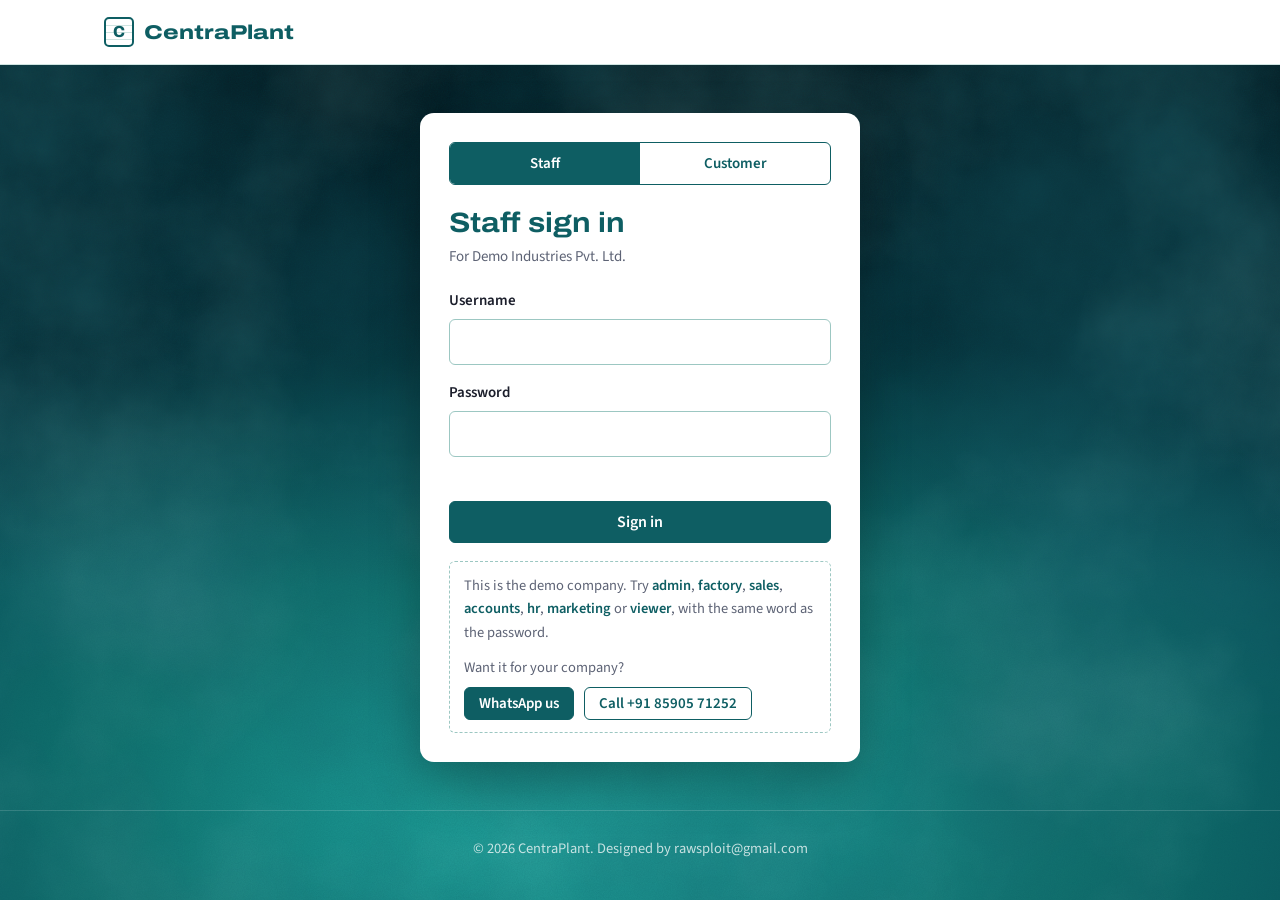
==== commit 780e9fd0: "Rebrand website to CentraPlant on centraplant.com - Brand name, app title and C icon across all page" ====
--- a/billing.html
+++ b/billing.html
@@ -10,7 +10,7 @@
 <link rel="apple-touch-icon" href="icons/apple-touch-icon.png">
 <meta name="apple-mobile-web-app-capable" content="yes">
 <meta name="mobile-web-app-capable" content="yes">
-<meta name="apple-mobile-web-app-title" content="Kalavara">
+<meta name="apple-mobile-web-app-title" content="CentraPlant">
 <link rel="stylesheet" href="assets/site.css">
 <script src="assets/config.js"></script>
 <script src="assets/site.js"></script>
@@ -71,6 +71,9 @@
   .msg.ok { background: var(--stamp-bg); color: var(--stamp); }
   .msg.err { background: #FDECEA; color: var(--danger); }
   .msg.warn { background: #FFF3D6; color: #8A5300; }
+  .qr-box { background: #fff; border: 1px solid var(--rule); border-radius: 12px; padding: 14px; margin: 0 auto 12px; max-width: 360px; text-align: center; }
+  .qr-box svg { display: block; margin: 0 auto 8px; width: 220px; height: 220px; }
+  .qr-box p { margin: 0; line-height: 1.5; }
   .receipt { background: #fff; border: 1px dashed var(--rule-strong); border-radius: 8px; padding: 14px; font: 13.5px/1.45 "Courier New", monospace; white-space: pre-wrap; color: #111; margin: 0 auto 12px; max-width: 360px; overflow-x: auto; }
   .stack { display: grid; gap: 10px; }
   .stack .btn { width: 100%; padding: 14px; font-size: 16px; }
@@ -83,6 +86,9 @@
     body * { visibility: hidden !important; }
     #printArea, #printArea * { visibility: visible !important; }
     #printArea { position: absolute; left: 0; top: 0; border: 0; padding: 0; margin: 0; }
+    #printText { border: 0; padding: 0; margin: 0; background: none; }
+    #printQr { text-align: center; margin-top: 2mm; }
+    #printQr svg { width: 34mm; height: 34mm; }
   }
 </style>
 <style id="pageSize">@media print { @page { size: 80mm auto; margin: 2mm; } }</style>
@@ -95,7 +101,8 @@
 </header>
 <main class="bl-main" id="main"></main>
 <div class="bar" id="bar" hidden><div class="in" id="barIn"></div></div>
-<pre id="printArea" class="receipt" hidden></pre>
+<div id="printArea" hidden><pre id="printText" class="receipt"></pre><div id="printQr"></div></div>
+<script src="assets/qr.js"></script>
 <script src="assets/billing.js"></script>
 </body>
 </html>
--- a/assets/site.css
+++ b/assets/site.css
@@ -395,3 +395,145 @@
 .demo-ask { display: flex; flex-wrap: wrap; align-items: center; justify-content: space-between; gap: 12px; background: var(--paper); border: 1px solid var(--ink-soft); border-radius: var(--radius-l); padding: 14px 16px; margin-bottom: 18px; }
 .demo-info .contact-direct a.btn-ink, .demo-ask a.btn-ink { color: #fff; }
 .demo-login-ask { margin-top: 12px; gap: 8px; } .demo-login-ask a.btn-ink { color: #fff; }
+/* people: one-time password box and remove button */
+.pw-box { background: var(--paper); border: 1px solid var(--ink-soft); border-radius: var(--radius-s); padding: 12px 14px; margin: 12px 0; line-height: 1.6; }
+.btn-danger { color: #A23A2A !important; border-color: #E2B4AB !important; }
+.btn-danger:hover { background: #FBEDEA !important; }
+
+/* ---------- Storefront designer (Marketing) ---------- */
+.sfa-status { margin-top: 0; }
+.sfa-status-row { display: flex; justify-content: space-between; align-items: flex-start; gap: 16px; flex-wrap: wrap; }
+.sfa-status h3 .status { margin-left: 8px; vertical-align: middle; }
+.sfa-btns { display: flex; gap: 10px; flex-wrap: wrap; }
+.sfa-msg { margin: 10px 0 0; }
+.sfa-msg:empty, .sfa .form-error:empty { display: none; }
+.sfa-banners { display: grid; grid-template-columns: minmax(0, 1fr) minmax(0, 1fr); gap: 22px; align-items: start; }
+.sfa-map { display: grid; grid-template-columns: 1fr 1fr 1fr; grid-template-areas: "hero hero side" "tile1 tile2 side"; gap: 8px; }
+.sfa-cell { position: relative; border: 2px dashed var(--rule-strong); border-radius: 10px; background: var(--paper); cursor: pointer; overflow: hidden; padding: 0; min-height: 0; font: inherit; }
+.sfa-cell.sl-hero { grid-area: hero; aspect-ratio: 5 / 2; }
+.sfa-cell.sl-tile1 { grid-area: tile1; aspect-ratio: 16 / 9; }
+.sfa-cell.sl-tile2 { grid-area: tile2; aspect-ratio: 16 / 9; }
+.sfa-cell.sl-side { grid-area: side; }
+.sfa-cell img { position: absolute; inset: 0; width: 100%; height: 100%; background: #fff; }
+.sfa-cell span { position: absolute; left: 6px; bottom: 6px; background: rgba(255,255,255,.92); color: var(--text); font: 600 12.5px var(--body); padding: 3px 8px; border-radius: 6px; text-align: left; line-height: 1.25; }
+.sfa-cell span small { display: block; color: var(--muted); font-weight: 400; }
+.sfa-cell:hover { border-color: var(--ink); }
+.sfa-cell.on { border: 2.5px solid var(--ink); box-shadow: 0 0 0 3px var(--tint-3); }
+.sfa-slot-pic { border-radius: 10px; background: var(--paper); border: 1px solid var(--rule); overflow: hidden; display: grid; place-items: center; margin-bottom: 14px; }
+.sfa-slot-pic.sl-hero { aspect-ratio: 5 / 2; } .sfa-slot-pic.sl-tile1, .sfa-slot-pic.sl-tile2 { aspect-ratio: 16 / 9; } .sfa-slot-pic.sl-side { aspect-ratio: 8 / 11; max-height: 300px; margin-left: auto; margin-right: auto; }
+.sfa-slot-pic img { width: 100%; height: 100%; display: block; background: #fff; }
+.sfa-slot-pic p { padding: 14px; text-align: center; margin: 0; font-size: 14px; }
+.sfa-ta { width: 100%; font: 400 16px var(--body); padding: 10px 12px; border: 1.5px solid var(--rule-strong); border-radius: var(--radius-s); resize: vertical; }
+.sfa-points { display: grid; grid-template-columns: repeat(auto-fill, minmax(190px, 1fr)); gap: 8px; }
+.sfa-points input { width: 100%; font: 400 15px var(--body); padding: 9px 11px; border: 1.5px solid var(--rule-strong); border-radius: var(--radius-s); }
+.sfa-colour { display: flex; align-items: center; gap: 14px; flex-wrap: wrap; }
+.sfa-colour input[type=color] { width: 52px; height: 38px; border: 1.5px solid var(--rule-strong); border-radius: var(--radius-s); padding: 2px; background: #fff; cursor: pointer; }
+.sfa-checks { display: flex; gap: 10px 26px; flex-wrap: wrap; }
+.sfa-savebar { position: sticky; bottom: 0; background: var(--paper); padding: 14px 0; margin-top: 18px; display: flex; align-items: center; gap: 14px; border-top: 1px solid var(--rule); z-index: 2; }
+@media (max-width: 900px) { .sfa-banners { grid-template-columns: 1fr; } }
+.back-shop { display: inline-block; margin: 0 0 14px; font: 600 15px var(--body); color: var(--ink); text-decoration: none; }
+.back-shop:hover { text-decoration: underline; }
+
+/* ---------- brand kit (Admin → Company setup → Brand) ---------- */
+.side-logo { display: block; max-width: 100%; max-height: 64px; width: auto; margin: 4px 0 10px; object-fit: contain; }
+.side-logo[hidden] { display: none; }
+body.branded .side { background: var(--b-side); border-right: 0; color: var(--b-ink); }
+body.branded .side .brand, body.branded .side .brand-name { color: var(--b-ink); }
+body.branded .side .brand-mark { border-color: var(--b-ink); color: var(--b-ink); }
+body.branded .side-top, body.branded .side-foot { border-color: rgba(255,255,255,.18); }
+body.branded .side-client { color: var(--b-ink); }
+body.branded .side-user, body.branded .side-foot, body.branded .side nav h4 { color: var(--b-ink); opacity: .78; }
+body.branded .side nav button { color: var(--b-ink); }
+body.branded .side nav button:hover { background: rgba(255,255,255,.12); }
+body.branded .side nav button[aria-current="page"] { background: rgba(255,255,255,.2); color: var(--b-ink); box-shadow: inset 3px 0 0 var(--b-ink); }
+body.branded .side-foot .btn-line { color: var(--b-ink); border-color: var(--b-ink); background: transparent; }
+body.has-pattern .main { background-image: linear-gradient(rgba(244,246,251,.9), rgba(244,246,251,.9)), var(--b-pattern); background-size: auto, 200px; }
+.login-logo { display: block; max-width: 220px; max-height: 90px; width: auto; margin: 0 auto 18px; object-fit: contain; }
+.login-logo[hidden] { display: none; }
+body.branded.login-page { background: var(--b-wide); background-attachment: fixed; }
+body.has-accent .switch { border-color: var(--b-acc); }
+body.has-accent .switch button { color: var(--b-acc); }
+body.has-accent .switch button[aria-pressed="true"] { background: var(--b-acc); color: var(--b-acc-ink); }
+body.has-accent.login-page .btn-ink { background: var(--b-acc); border-color: var(--b-acc); color: var(--b-acc-ink); }
+.bk-grid { display: grid; grid-template-columns: minmax(0, 1.05fr) minmax(0, 1fr); gap: 28px; align-items: start; }
+.bk-item { padding: 0 0 18px; margin-bottom: 18px; border-bottom: 1px solid var(--rule); }
+.bk-item h4 { font: 700 16px var(--body); margin: 0 0 4px; }
+.bk-item p.muted { margin: 0 0 10px; font-size: 14.5px; }
+.bk-swatches { display: flex; flex-wrap: wrap; align-items: center; gap: 8px; margin-bottom: 12px; }
+.bk-sw { width: 32px; height: 32px; border-radius: 50%; border: 2px solid #fff; box-shadow: 0 0 0 1px var(--rule-strong); cursor: pointer; padding: 0; }
+.bk-sw.on { box-shadow: 0 0 0 3px var(--text); }
+.bk-own { display: inline-flex; align-items: center; gap: 6px; font-size: 14px; color: var(--muted); margin-left: 6px; cursor: pointer; }
+.bk-own input { width: 36px; height: 32px; border: 1px solid var(--rule-strong); border-radius: 6px; padding: 1px; background: #fff; cursor: pointer; }
+.bk-preview { display: grid; grid-template-columns: 34% 1fr; height: 300px; border-radius: 12px; overflow: hidden; border: 1px solid var(--rule-strong); background: #F6F3EC; }
+.bk-side { background: linear-gradient(180deg, var(--p-deep) 0%, var(--p-acc) 55%, var(--p-mid) 100%); color: var(--p-ink); padding: 16px 10px; display: flex; flex-direction: column; align-items: stretch; gap: 4px; text-align: center; }
+.bk-side img { max-width: 100%; max-height: 54px; object-fit: contain; margin: 0 auto 8px; display: block; }
+.bk-nologo { border: 1.5px dashed currentColor; opacity: .7; border-radius: 8px; font-size: 12px; padding: 12px 4px; margin-bottom: 8px; }
+.bk-side b { font: 800 15px var(--head); }
+.bk-side small { font-size: 11px; opacity: .8; margin-bottom: 10px; }
+.bk-side span { text-align: left; font-size: 12.5px; padding: 6px 8px; border-radius: 6px; }
+.bk-side span.on { background: rgba(255,255,255,.2); font-weight: 600; }
+.bk-main { padding: 16px; background-color: #F6F3EC; }
+.bk-main.pat { background-image: linear-gradient(rgba(246,243,236,.86), rgba(246,243,236,.86)), var(--p-pat); background-size: auto, 120px; }
+.bk-title { font: 800 17px var(--head); margin-bottom: 12px; }
+.bk-cards { display: grid; grid-template-columns: repeat(3, 1fr); gap: 8px; margin-bottom: 10px; }
+.bk-cards i { height: 52px; background: #fff; border-radius: 8px; box-shadow: 0 1px 3px rgba(0,0,0,.08); }
+.bk-table { height: 120px; background: #fff; border-radius: 8px; box-shadow: 0 1px 3px rgba(0,0,0,.08); }
+@media (max-width: 900px) { .bk-grid { grid-template-columns: 1fr; } }
+body.has-accent.login-page .login-card h2, body.has-accent .main-bar h2 { color: var(--b-acc); }
+/* brand step: one theme or a theme per module */
+.bk-grid { grid-template-columns: minmax(0, 1fr) minmax(0, 1fr); }
+.bk-grid.with-list { grid-template-columns: 230px minmax(0, 1fr) minmax(0, 1fr); }
+.bk-modes { display: grid; grid-template-columns: 1fr 1fr; gap: 10px; }
+.bk-mode { display: flex; gap: 10px; align-items: flex-start; border: 1.5px solid var(--rule-strong); border-radius: 10px; padding: 12px 14px; cursor: pointer; background: #fff; }
+.bk-mode.on { border-color: var(--ink); box-shadow: 0 0 0 3px var(--tint-3); }
+.bk-mode input { margin-top: 4px; }
+.bk-mode b { display: block; font-size: 15.5px; }
+.bk-mode small { display: block; color: var(--muted); font-size: 13.5px; line-height: 1.35; margin-top: 2px; }
+.bk-list { display: flex; flex-direction: column; gap: 4px; }
+.bk-row { display: flex; gap: 10px; align-items: center; text-align: left; border: 1px solid transparent; background: transparent; border-radius: 8px; padding: 8px 10px; cursor: pointer; font: inherit; color: var(--text); }
+.bk-row:hover { background: var(--paper); }
+.bk-row.on { background: var(--tint-3); border-color: var(--ink); }
+.bk-row b { display: block; font-size: 14.5px; }
+.bk-row small { display: block; color: var(--muted); font-size: 12.5px; line-height: 1.3; }
+.bk-dot { flex: 0 0 26px; width: 26px; height: 26px; border-radius: 50%; border: 2px solid #fff; box-shadow: 0 0 0 1px var(--rule-strong); }
+.bk-edit-title { font: 700 17px var(--head); margin: 0 0 10px; }
+.bk-usecompany { margin: 0 0 12px; display: flex; }
+.bk-styles { display: inline-flex; border: 1.5px solid var(--rule-strong); border-radius: 10px; overflow: hidden; margin-bottom: 14px; flex-wrap: wrap; }
+.bk-style { border: 0; background: #fff; padding: 9px 14px; font: 600 14.5px var(--body); color: var(--text); cursor: pointer; border-right: 1px solid var(--rule); }
+.bk-style:last-child { border-right: 0; }
+.bk-style.on { background: var(--ink); color: #fff; }
+.bk-sub { font: 700 14.5px var(--body); margin: 12px 0 6px; }
+.bk-logo-thumb { height: 36px; width: auto; max-width: 120px; object-fit: contain; border: 1px solid var(--rule); border-radius: 6px; padding: 3px; background: #fff; }
+.bk-preview.top { display: flex; flex-direction: column; }
+.bk-band { display: flex; align-items: center; gap: 10px; padding: 10px 14px; min-height: 56px; }
+.bk-band img { max-height: 34px; max-width: 90px; object-fit: contain; }
+.bk-band .bk-nologo { margin: 0; padding: 6px 8px; font-size: 11px; }
+.bk-band b { font: 800 15px var(--head); flex: 1; }
+.bk-band span { font-size: 12px; border: 1px solid currentColor; border-radius: 999px; padding: 3px 10px; opacity: .85; }
+.bk-preview.top .bk-main { flex: 1; }
+@media (max-width: 1100px) { .bk-grid.with-list { grid-template-columns: 200px minmax(0, 1fr); } .bk-grid.with-list .bk-prev { grid-column: 1 / -1; } }
+@media (max-width: 760px) { .bk-modes, .bk-grid.with-list { grid-template-columns: 1fr; } }
+/* accounts step: CentraPlant books or Tally */
+.acc-tally { margin-top: 18px; border-top: 1px solid var(--rule); padding-top: 16px; }
+.acc-status { margin-bottom: 10px; display: flex; gap: 10px; align-items: center; flex-wrap: wrap; }
+.acc-steps { padding-left: 20px; margin: 0 0 14px; }
+.acc-steps li { margin: 0 0 14px; line-height: 1.5; }
+.acc-cmd { background: #10181F; color: #E6F0F2; padding: 10px 12px; border-radius: 8px; font: 13px/1.5 ui-monospace, Consolas, monospace; white-space: pre-wrap; word-break: break-all; margin: 8px 0 6px; }
+/* Tally Books (accounts kept in Tally) */
+.tb-head { display: flex; justify-content: space-between; align-items: center; gap: 12px; flex-wrap: wrap; margin-bottom: 14px; }
+.tb-head .status { margin-left: 6px; }
+.tb-switch { grid-template-columns: repeat(3, 1fr); max-width: 560px; }
+.tb-filters { display: flex; gap: 10px; flex-wrap: wrap; align-items: center; margin-bottom: 12px; }
+.tb-filters input[type=search] { flex: 1; min-width: 220px; max-width: 420px; font: 400 15px var(--body); padding: 9px 12px; border: 1.5px solid var(--rule-strong); border-radius: var(--radius-s); }
+.tb-filters select { font: 400 15px var(--body); padding: 9px 10px; border: 1.5px solid var(--rule-strong); border-radius: var(--radius-s); background: #fff; }
+.tb-chip { display: inline-flex; align-items: center; gap: 6px; background: var(--tint-3); border-radius: 999px; padding: 5px 6px 5px 12px; font-size: 14px; }
+.tb-chip button { border: 0; background: transparent; font-size: 18px; line-height: 1; cursor: pointer; color: var(--muted); }
+.tb-totals { display: flex; gap: 8px 22px; flex-wrap: wrap; margin: 0 0 12px; font-size: 14.5px; color: var(--muted); }
+.tb-totals b { color: var(--text); font-weight: 600; margin-right: 4px; }
+.tb-table tr.tb-row { cursor: pointer; }
+.tb-table tr.tb-row:hover td { background: var(--paper); }
+.tb-table tr.tb-group td { font-weight: 700; background: var(--paper); }
+.tb-table tr.tb-lines td { background: #FBFCFD; padding-top: 0; }
+.tb-table tr.tb-lines table { width: 100%; max-width: 560px; border-collapse: collapse; font-size: 14px; }
+.tb-table tr.tb-lines table td { background: transparent; padding: 4px 8px; border: 0; }
+.tb-table td.num, .tb-table th.num { text-align: right; font-variant-numeric: tabular-nums; white-space: nowrap; }
